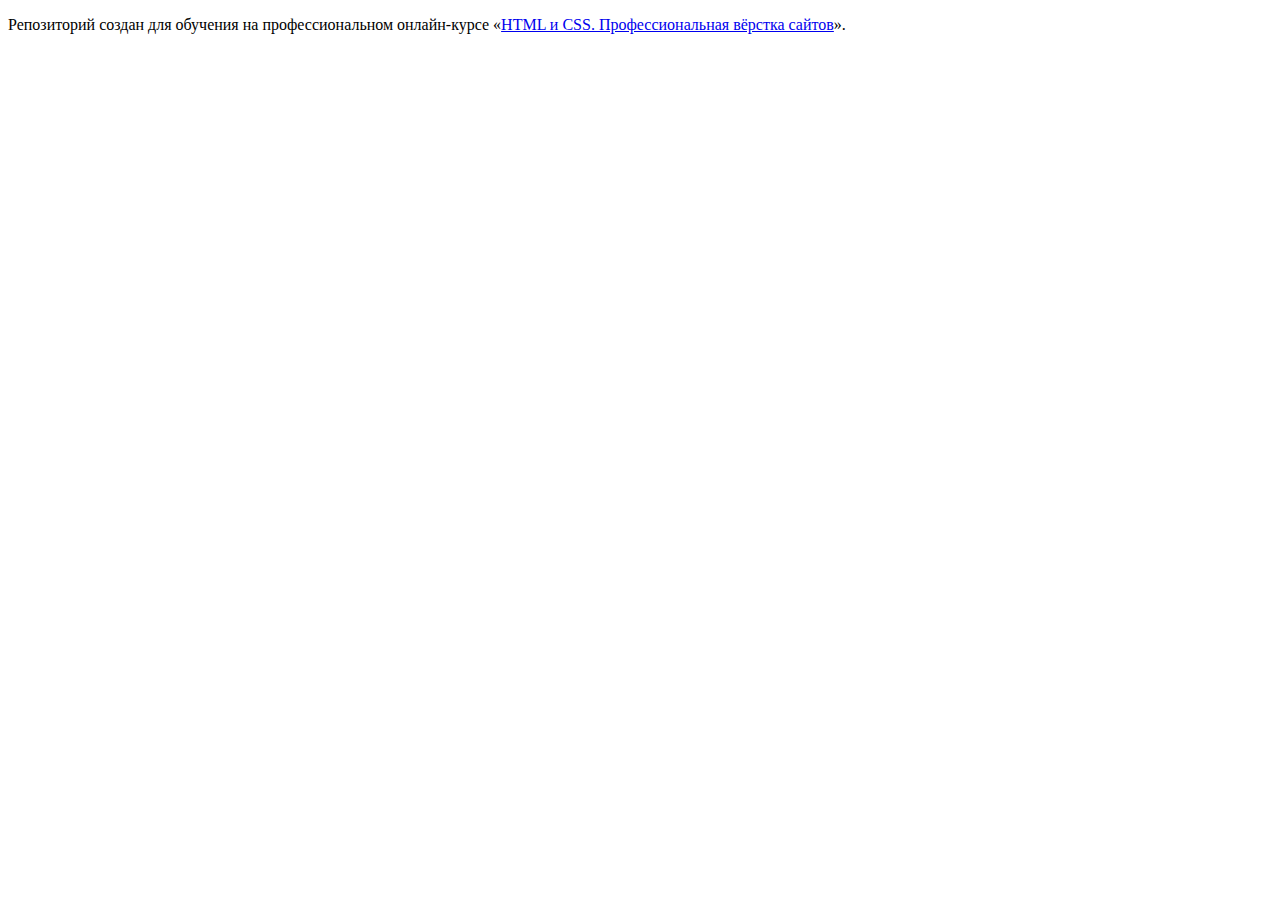
==== index.html @ fc127486 ":hatching_chick:" ====
<!DOCTYPE html>
<html lang="ru">
  <head>
    <meta charset="utf-8">
    <title>HTML Academy: Глейси</title>
  </head>
  <body>

    <p>Репозиторий создан для обучения на профессиональном онлайн‑курсе «<a href="https://htmlacademy.ru/intensive/htmlcss">HTML и CSS. Профессиональная вёрстка сайтов</a>».</p>

  </body>
</html>
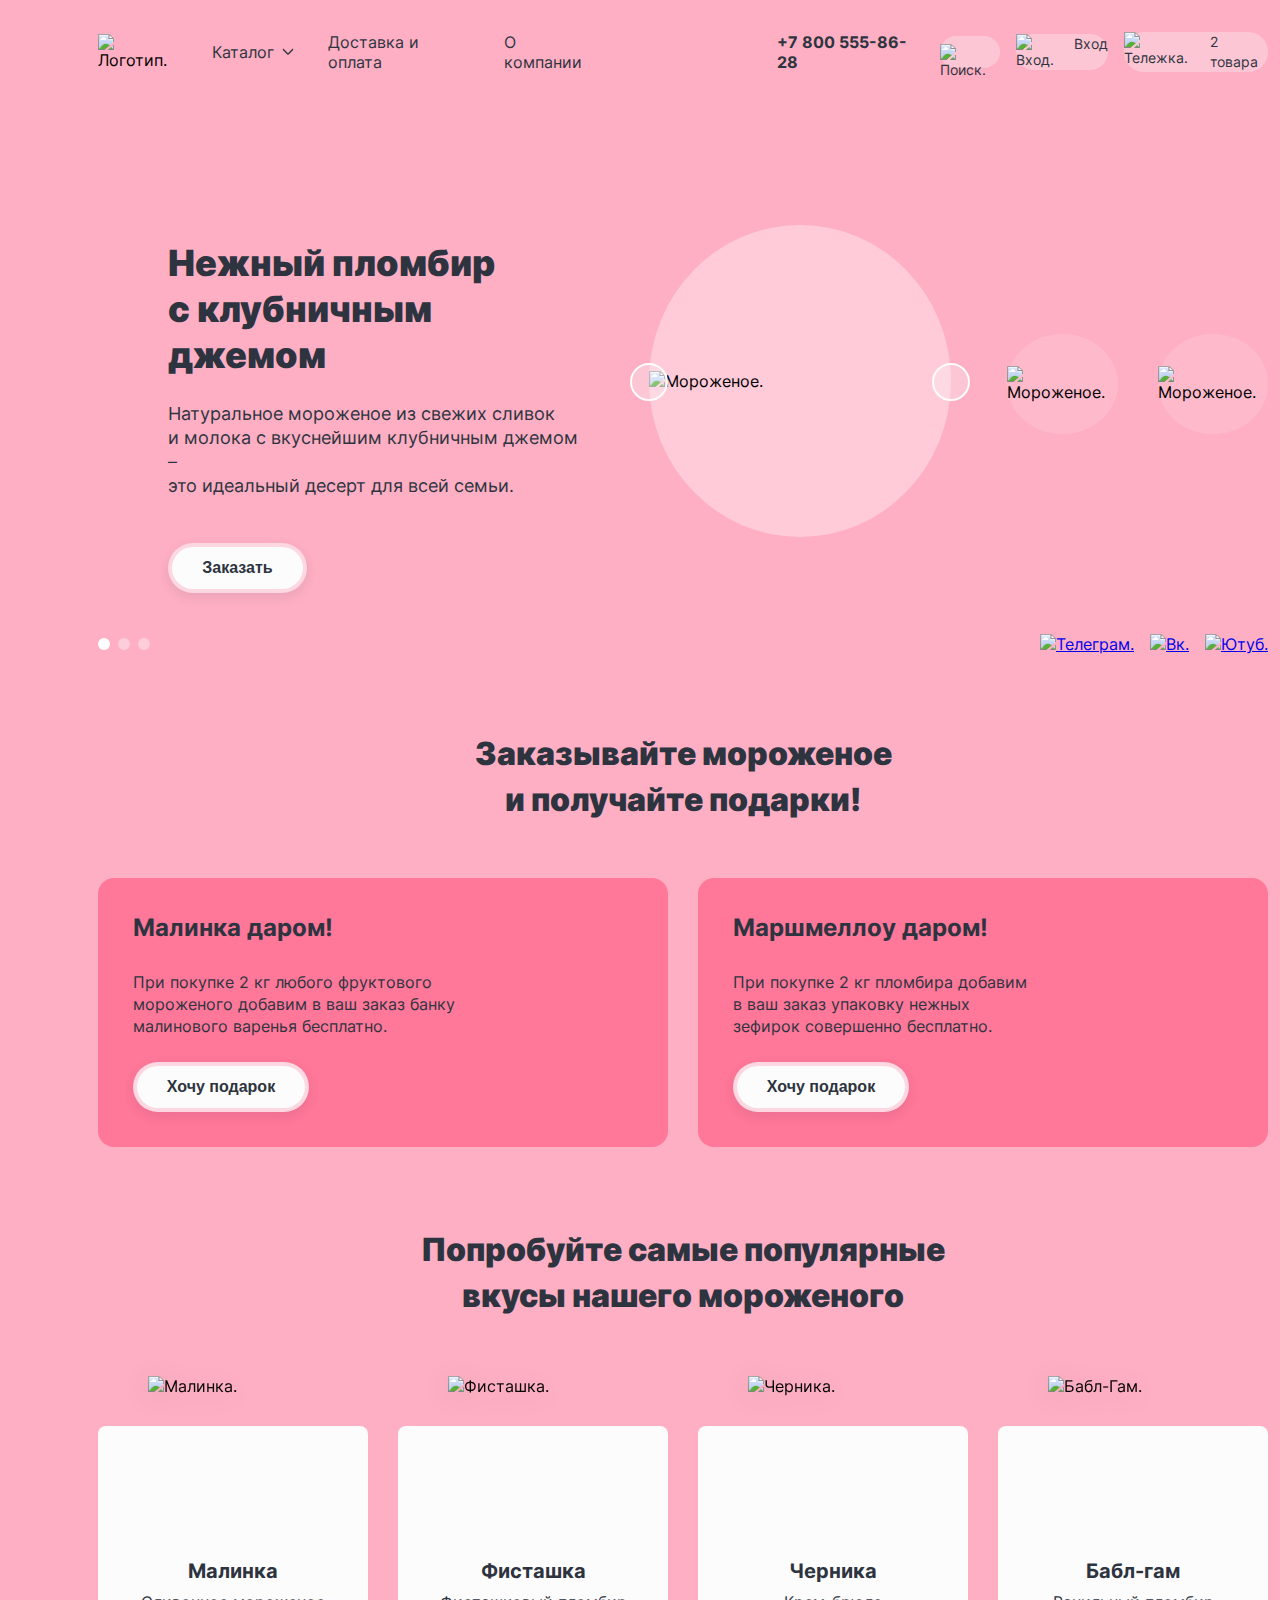
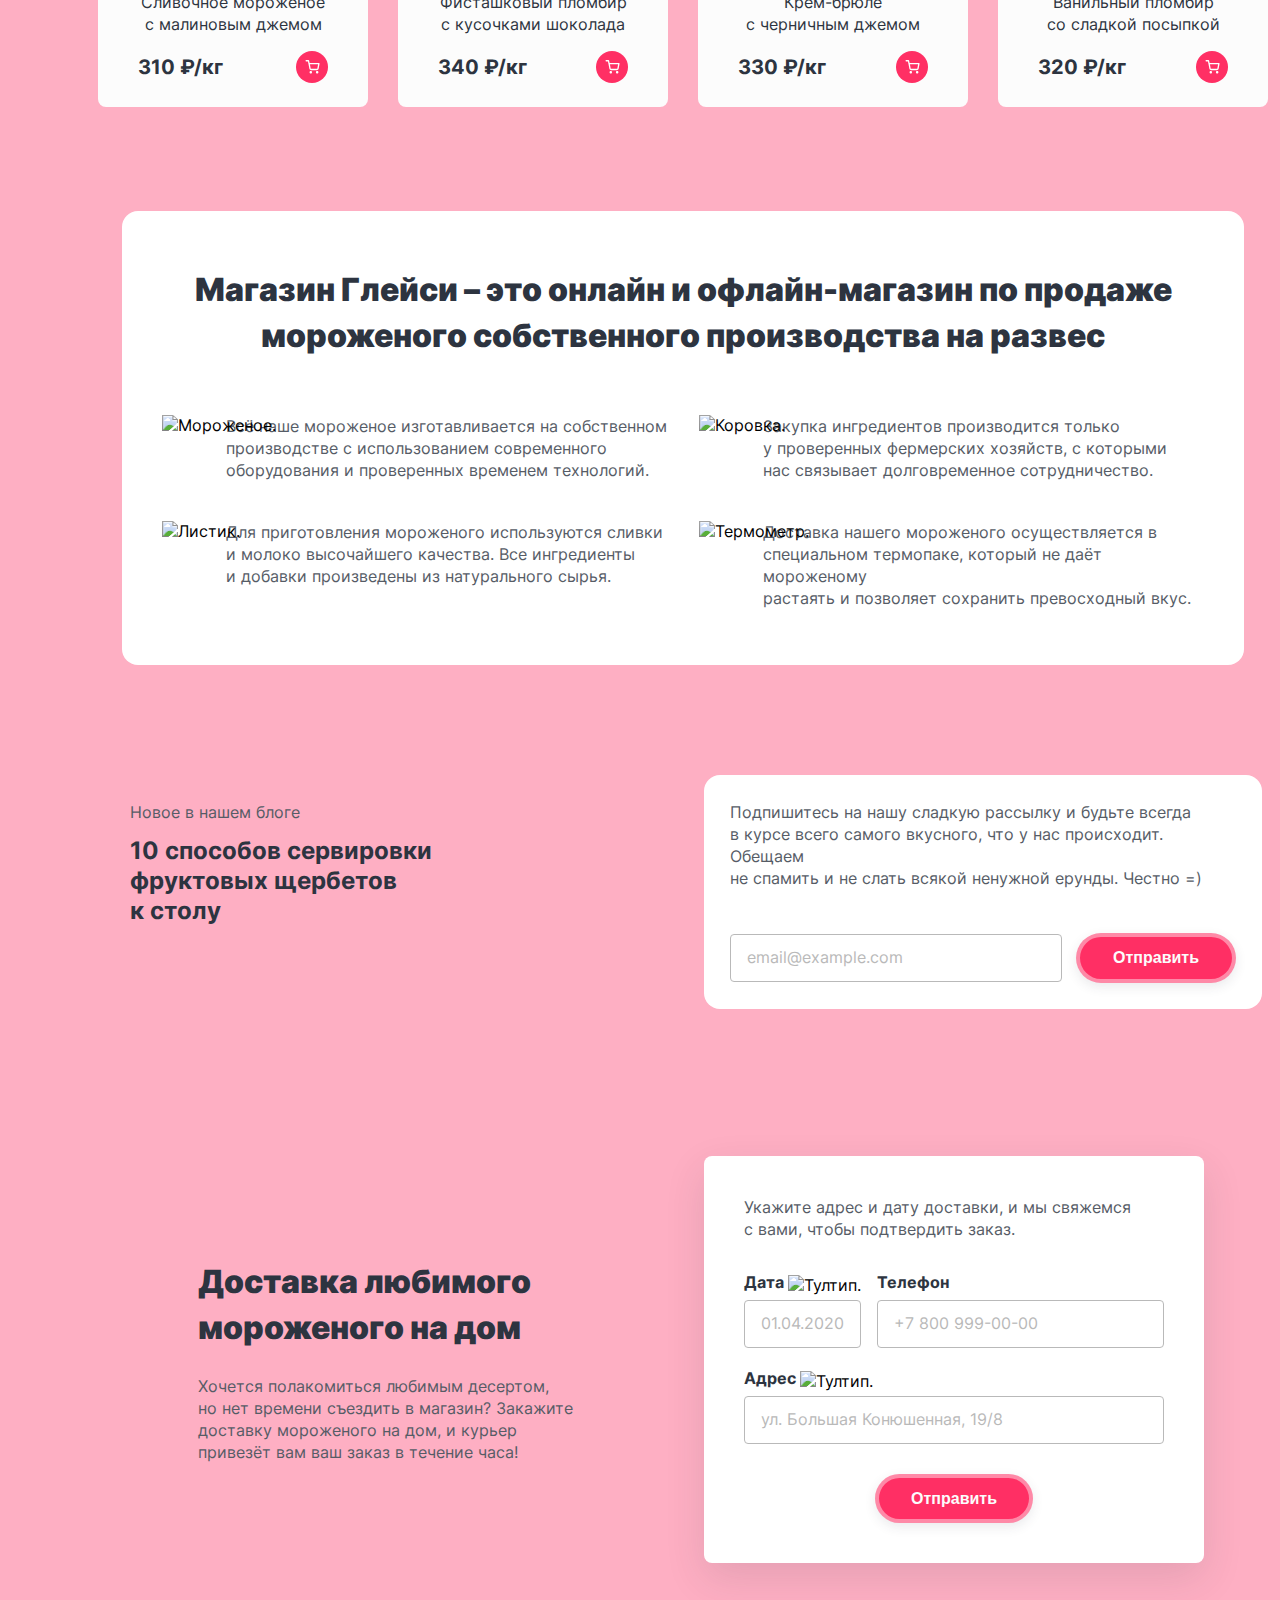
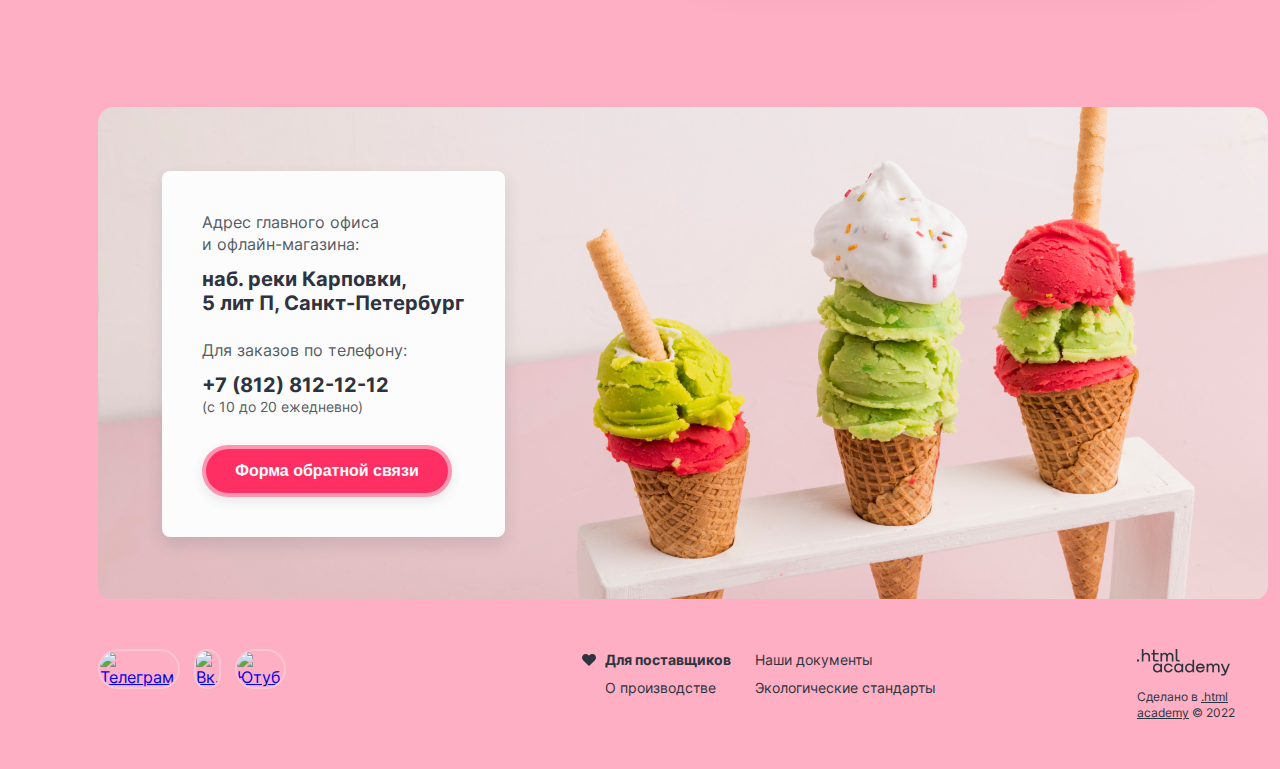
==== commit 7c6e6c2b: "main page" ====
--- a/index.html
+++ b/index.html
@@ -1,12 +1,328 @@
 <!DOCTYPE html>
 <html lang="ru">
+
   <head>
-    <meta charset="utf-8">
-    <title>HTML Academy: Глейси</title>
+    <meta charset="UTF-8">
+    <meta http-equiv="X-UA-Compatible" content="IE=edge">
+    <meta name="viewport" content="width=device-width, initial-scale=1.0">
+    <link rel="stylesheet" href="style.css">
+    <title>GllacyShop</title>
   </head>
-  <body>
 
-    <p>Репозиторий создан для обучения на профессиональном онлайн‑курсе «<a href="https://htmlacademy.ru/intensive/htmlcss">HTML и CSS. Профессиональная вёрстка сайтов</a>».</p>
+  <body class="body-main" id="body-color">
+    <div class="container">
+      <header class="header-main">
+        <nav class="navigation">
+          <ul class="navigation-list">
+            <li class="navigation-item">
+              <img src="images/logo.svg" alt="Логотип." width="138" height="56" class="logo-img">
+            </li>
+            <li class="navigation-item">
+              <a href="#">Каталог</a>
+              <svg width="12" height="7" viewBox="0 0 12 7" fill="none" xmlns="http://www.w3.org/2000/svg">
+                <path fill-rule="evenodd" clip-rule="evenodd"
+                  d="M1.80812 1.0532C1.54777 0.792853 1.12566 0.792853 0.865306 1.0532C0.604957 1.31355 0.604957 1.73566 0.865306 1.99601L5.52565 6.65636C5.52771 6.65847 5.52979 6.66058 5.53189 6.66268C5.66259 6.79337 5.83404 6.85846 6.00534 6.85794C6.1753 6.85744 6.34511 6.79236 6.47478 6.66268C6.47687 6.66059 6.47894 6.6585 6.48099 6.65639L11.1414 1.99601C11.4017 1.73566 11.4017 1.31355 11.1414 1.0532C10.881 0.792853 10.4589 0.792853 10.1986 1.0532L6.00334 5.24842L1.80812 1.0532Z"
+                  fill="#2D3440" />
+              </svg>
+            </li>
+            <li class="navigation-item"><a href="#">Доставка и оплата</a></li>
+            <li class="navigation-item"><a href="#">О компании</a></li>
+          </ul>
+          <ul class="navigation-user">
+            <li class="navigation-user-item nav-phone">
+              <a href="#">+7 800 555-86-28</a>
+            </li>
+            <li class="navigation-user-item nav-search">
+              <a href="#"><img src="images/loopa.svg" alt="Поиск."></a>
+            </li>
+            <li class="navigation-user-item nav-join">
+              <a href="#">
+                <img src="images/join.svg" alt="Вход." style="margin-right: 6px;">
+                <span>Вход</span>
+              </a>
+            </li>
+            <li class="navigation-user-item nav-shop">
+              <a href="#">
+                <img src="images/telejka.svg" alt="Тележка." style="margin-right: 8px;">
+                <span>2 товара</span>
+              </a>
+            </li>
+          </ul>
+        </nav>
+      </header>
+      <main class="main-page">
+        <section class="presentation">
+          <div class="presentation-content">
+            <div class="presentation-desk">
+              <h1>Нежный пломбир<br>
+                с клубничным джемом</h1>
+              <p>Натуральное мороженое из свежих сливок<br>
+                и молока с вкуснейшим клубничным джемом –<br>
+                это идеальный десерт для всей семьи. </p>
+              <button type="button">Заказать</button>
+            </div>
+            <div class="icecream-types">
+              <div class="current-icecream" id="circle-ice">
+                <img src="images/icecream-red.png" alt="Мороженое.">
+                <button class="toggle-left" id="left-color" onclick="colorSwitchLeft()">
+                </button>
+                <button class="toggle-right" id="right-color" onclick="colorSwitchRight()"></button>
+              </div>
+              <div class="blue-icecream">
+                <img src="images/icecream-blue-lil.png" alt="Мороженое.">
+              </div>
+              <div class="yellow-icecream">
+                <img src="images/icecream-yellow-lil.png" alt="Мороженое.">
+              </div>
+            </div>
+          </div>
+          <div class="social-block">
+            <div class="bullets">
+              <ul class="bullets-list">
+                <li class="bullets-item bullets-item-current"></li>
+                <li class="bullets-item"></li>
+                <li class="bullets-item"></li>
+              </ul>
+            </div>
+            <ul class="social-list">
+              <li class="social-item">
+                <a href="#"><img src="images/telegram.svg" alt="Телеграм."></a>
+              </li>
+              <li class="social-item">
+                <a href="#"><img src="images/vk.svg" alt="Вк."></a>
+              </li>
+              <li class="social-item">
+                <a href="#"><img src="images/youtube.svg" alt="Ютуб."></a>
+              </li>
+            </ul>
+          </div>
+        </section>
+        <section class="stocks">
+          <h2>Заказывайте мороженое<br>
+            и получайте подарки!
+          </h2>
+          <div class="gift-cards">
+            <div class="gift-raspberry">
+              <h3 class="gift-heading">Малинка даром!</h3>
+              <p class="gift-paragraph">
+                При покупке 2 кг любого фруктового<br>
+                мороженого добавим в ваш заказ банку<br>
+                малинового варенья бесплатно.
+              </p>
+              <button class="add-gift">Хочу подарок</button>
+            </div>
+            <div class="gift-marshmallow">
+              <h3 class="gift-heading">Маршмеллоу даром!</h3>
+              <p class="gift-paragraph">
+                При покупке 2 кг пломбира добавим<br>
+                в ваш заказ упаковку нежных<br>
+                зефирок совершенно бесплатно.
+              </p>
+              <button class="add-gift">Хочу подарок</button>
+            </div>
+          </div>
+        </section>
+        <section class="popular-tastes">
+          <h2>Попробуйте самые популярные<br>
+            вкусы нашего мороженого</h2>
+          <ul class="tastes-list">
+            <li class="tastes-item">
+              <img src="images/t-raspberry.png" class="ice-view" alt="Малинка.">
+              <h3>Малинка</h3>
+              <p>Сливочное мороженое<br>с малиновым джемом</p>
+              <div class="price-items">
+                <span class="price-weight">310 ₽/кг</span>
+                <button class="price-item-button">
+                  <svg width="15" height="14" viewBox="0 0 15 14" fill="none" xmlns="http://www.w3.org/2000/svg">
+                    <path fill-rule="evenodd" clip-rule="evenodd"
+                      d="M1.16667 0.107941C0.798477 0.107941 0.5 0.406418 0.5 0.774607C0.5 1.1428 0.798477 1.44127 1.16667 1.44127H2.93794L3.40537 3.77666C3.40821 3.79461 3.41176 3.81232 3.416 3.82976L4.38338 8.66309L4.3835 8.66365C4.46706 9.08366 4.69562 9.46093 5.02921 9.72948C5.36111 9.99666 5.77595 10.1393 6.20183 10.1328H11.8225C12.2484 10.1393 12.6633 9.99666 12.9952 9.72948C13.3289 9.46081 13.5575 9.08332 13.641 8.66309L13.641 8.6631L13.642 8.6581L14.5691 3.79666C14.6063 3.60149 14.5545 3.39989 14.4279 3.24681C14.3012 3.09372 14.1129 3.00511 13.9142 3.00511H4.61072L4.1381 0.643769C4.07574 0.332198 3.80215 0.107941 3.4844 0.107941H1.16667ZM5.69098 8.40238L4.87759 4.33844H13.1084L12.3328 8.4053C12.31 8.51782 12.2485 8.61884 12.1591 8.69085C12.0691 8.76329 11.9565 8.80177 11.841 8.79956L11.841 8.79943H11.8282H6.19614V8.79931L6.18337 8.79956C6.06787 8.80177 5.95528 8.76329 5.8653 8.69085C5.77531 8.61842 5.71368 8.51664 5.69117 8.40334L5.69098 8.40238ZM4.55739 12.3634C4.55739 11.6754 5.1151 11.1177 5.80307 11.1177C6.49105 11.1177 7.04876 11.6754 7.04876 12.3634C7.04876 13.0513 6.49105 13.6091 5.80307 13.6091C5.1151 13.6091 4.55739 13.0513 4.55739 12.3634ZM10.9307 12.3634C10.9307 11.6754 11.4884 11.1177 12.1764 11.1177C12.8644 11.1177 13.4221 11.6754 13.4221 12.3634C13.4221 13.0513 12.8644 13.6091 12.1764 13.6091C11.4884 13.6091 10.9307 13.0513 10.9307 12.3634Z"
+                      fill="#2D3440" />
+                  </svg>
+                </button>
+              </div>
+            </li>
+            <li class="tastes-item">
+              <img src="images/t-pistachio.png" class="ice-view" alt="Фисташка.">
+              <h3>Фисташка</h3>
+              <p>Фисташковый пломбир<br>с кусочками шоколада</p>
+              <div class="price-items">
+                <span class="price-weight">340 ₽/кг</span>
+                <button class="price-item-button">
+                  <svg width="15" height="14" viewBox="0 0 15 14" fill="none" xmlns="http://www.w3.org/2000/svg">
+                    <path fill-rule="evenodd" clip-rule="evenodd"
+                      d="M1.16667 0.107941C0.798477 0.107941 0.5 0.406418 0.5 0.774607C0.5 1.1428 0.798477 1.44127 1.16667 1.44127H2.93794L3.40537 3.77666C3.40821 3.79461 3.41176 3.81232 3.416 3.82976L4.38338 8.66309L4.3835 8.66365C4.46706 9.08366 4.69562 9.46093 5.02921 9.72948C5.36111 9.99666 5.77595 10.1393 6.20183 10.1328H11.8225C12.2484 10.1393 12.6633 9.99666 12.9952 9.72948C13.3289 9.46081 13.5575 9.08332 13.641 8.66309L13.641 8.6631L13.642 8.6581L14.5691 3.79666C14.6063 3.60149 14.5545 3.39989 14.4279 3.24681C14.3012 3.09372 14.1129 3.00511 13.9142 3.00511H4.61072L4.1381 0.643769C4.07574 0.332198 3.80215 0.107941 3.4844 0.107941H1.16667ZM5.69098 8.40238L4.87759 4.33844H13.1084L12.3328 8.4053C12.31 8.51782 12.2485 8.61884 12.1591 8.69085C12.0691 8.76329 11.9565 8.80177 11.841 8.79956L11.841 8.79943H11.8282H6.19614V8.79931L6.18337 8.79956C6.06787 8.80177 5.95528 8.76329 5.8653 8.69085C5.77531 8.61842 5.71368 8.51664 5.69117 8.40334L5.69098 8.40238ZM4.55739 12.3634C4.55739 11.6754 5.1151 11.1177 5.80307 11.1177C6.49105 11.1177 7.04876 11.6754 7.04876 12.3634C7.04876 13.0513 6.49105 13.6091 5.80307 13.6091C5.1151 13.6091 4.55739 13.0513 4.55739 12.3634ZM10.9307 12.3634C10.9307 11.6754 11.4884 11.1177 12.1764 11.1177C12.8644 11.1177 13.4221 11.6754 13.4221 12.3634C13.4221 13.0513 12.8644 13.6091 12.1764 13.6091C11.4884 13.6091 10.9307 13.0513 10.9307 12.3634Z"
+                      fill="#2D3440" />
+                  </svg>
+                </button>
+              </div>
+            </li>
+            <li class="tastes-item">
+              <img src="images/t-blueberries.png" class="ice-view" alt="Черника.">
+              <h3>Черника</h3>
+              <p>Крем-брюле<br>с черничным джемом</p>
+              <div class="price-items">
+                <span class="price-weight">330 ₽/кг</span>
+                <button class="price-item-button">
+                  <svg width="15" height="14" viewBox="0 0 15 14" fill="none" xmlns="http://www.w3.org/2000/svg">
+                    <path fill-rule="evenodd" clip-rule="evenodd"
+                      d="M1.16667 0.107941C0.798477 0.107941 0.5 0.406418 0.5 0.774607C0.5 1.1428 0.798477 1.44127 1.16667 1.44127H2.93794L3.40537 3.77666C3.40821 3.79461 3.41176 3.81232 3.416 3.82976L4.38338 8.66309L4.3835 8.66365C4.46706 9.08366 4.69562 9.46093 5.02921 9.72948C5.36111 9.99666 5.77595 10.1393 6.20183 10.1328H11.8225C12.2484 10.1393 12.6633 9.99666 12.9952 9.72948C13.3289 9.46081 13.5575 9.08332 13.641 8.66309L13.641 8.6631L13.642 8.6581L14.5691 3.79666C14.6063 3.60149 14.5545 3.39989 14.4279 3.24681C14.3012 3.09372 14.1129 3.00511 13.9142 3.00511H4.61072L4.1381 0.643769C4.07574 0.332198 3.80215 0.107941 3.4844 0.107941H1.16667ZM5.69098 8.40238L4.87759 4.33844H13.1084L12.3328 8.4053C12.31 8.51782 12.2485 8.61884 12.1591 8.69085C12.0691 8.76329 11.9565 8.80177 11.841 8.79956L11.841 8.79943H11.8282H6.19614V8.79931L6.18337 8.79956C6.06787 8.80177 5.95528 8.76329 5.8653 8.69085C5.77531 8.61842 5.71368 8.51664 5.69117 8.40334L5.69098 8.40238ZM4.55739 12.3634C4.55739 11.6754 5.1151 11.1177 5.80307 11.1177C6.49105 11.1177 7.04876 11.6754 7.04876 12.3634C7.04876 13.0513 6.49105 13.6091 5.80307 13.6091C5.1151 13.6091 4.55739 13.0513 4.55739 12.3634ZM10.9307 12.3634C10.9307 11.6754 11.4884 11.1177 12.1764 11.1177C12.8644 11.1177 13.4221 11.6754 13.4221 12.3634C13.4221 13.0513 12.8644 13.6091 12.1764 13.6091C11.4884 13.6091 10.9307 13.0513 10.9307 12.3634Z"
+                      fill="#2D3440" />
+                  </svg>
+                </button>
+              </div>
+            </li>
+            <li class="tastes-item">
+              <img src="images/t-bubblegum.png" class="ice-view" alt="Бабл-Гам.">
+              <h3>Бабл-гам</h3>
+              <p>Ванильный пломбир<br>со сладкой посыпкой</p>
+              <div class="price-items">
+                <span class="price-weight">320 ₽/кг</span>
+                <button class="price-item-button">
+                  <svg width="15" height="14" viewBox="0 0 15 14" fill="none" xmlns="http://www.w3.org/2000/svg">
+                    <path fill-rule="evenodd" clip-rule="evenodd"
+                      d="M1.16667 0.107941C0.798477 0.107941 0.5 0.406418 0.5 0.774607C0.5 1.1428 0.798477 1.44127 1.16667 1.44127H2.93794L3.40537 3.77666C3.40821 3.79461 3.41176 3.81232 3.416 3.82976L4.38338 8.66309L4.3835 8.66365C4.46706 9.08366 4.69562 9.46093 5.02921 9.72948C5.36111 9.99666 5.77595 10.1393 6.20183 10.1328H11.8225C12.2484 10.1393 12.6633 9.99666 12.9952 9.72948C13.3289 9.46081 13.5575 9.08332 13.641 8.66309L13.641 8.6631L13.642 8.6581L14.5691 3.79666C14.6063 3.60149 14.5545 3.39989 14.4279 3.24681C14.3012 3.09372 14.1129 3.00511 13.9142 3.00511H4.61072L4.1381 0.643769C4.07574 0.332198 3.80215 0.107941 3.4844 0.107941H1.16667ZM5.69098 8.40238L4.87759 4.33844H13.1084L12.3328 8.4053C12.31 8.51782 12.2485 8.61884 12.1591 8.69085C12.0691 8.76329 11.9565 8.80177 11.841 8.79956L11.841 8.79943H11.8282H6.19614V8.79931L6.18337 8.79956C6.06787 8.80177 5.95528 8.76329 5.8653 8.69085C5.77531 8.61842 5.71368 8.51664 5.69117 8.40334L5.69098 8.40238ZM4.55739 12.3634C4.55739 11.6754 5.1151 11.1177 5.80307 11.1177C6.49105 11.1177 7.04876 11.6754 7.04876 12.3634C7.04876 13.0513 6.49105 13.6091 5.80307 13.6091C5.1151 13.6091 4.55739 13.0513 4.55739 12.3634ZM10.9307 12.3634C10.9307 11.6754 11.4884 11.1177 12.1764 11.1177C12.8644 11.1177 13.4221 11.6754 13.4221 12.3634C13.4221 13.0513 12.8644 13.6091 12.1764 13.6091C11.4884 13.6091 10.9307 13.0513 10.9307 12.3634Z"
+                      fill="#2D3440" />
+                  </svg>
+                </button>
+              </div>
+            </li>
+          </ul>
+        </section>
+        <section class="describing">
+          <div class="describing-block">
+            <h2>Магазин Глейси – это онлайн и офлайн-магазин по продаже<br>
+              мороженого собственного производства на развес</h2>
+            <ul class="describe-list">
+              <li class="describe-item ice-desk">
+                <img src="images/mini-ice.svg" alt="Мороженое.">
+                <p>Всё наше мороженое изготавливается на собственном<br>
+                  производстве с использованием современного<br>
+                  оборудования и проверенных временем технологий.</p>
+              </li>
+              <li class="describe-item cow-desk">
+                <img src="images/mini-cow.svg" alt="Коровка.">
+                <p>Закупка ингредиентов производится только<br>
+                  у проверенных фермерских хозяйств, с которыми<br>
+                  нас связывает долговременное сотрудничество.</p>
+              </li>
+              <li class="describe-item ice-desk">
+                <img src="images/mini-leaf.svg" alt="Листик.">
+                <p>Для приготовления мороженого используются сливки<br>
+                  и молоко высочайшего качества. Все ингредиенты<br>
+                  и добавки произведены из натурального сырья.</p>
+              </li>
+              <li class="describe-item ice-desk">
+                <img src="images/mini-term.svg" alt="Термометр.">
+                <p>Доставка нашего мороженого осуществляется в<br>
+                  специальном термопаке, который не даёт мороженому<br>
+                  растаять и позволяет сохранить превосходный вкус.</p>
+              </li>
+            </ul>
+          </div>
+        </section>
+        <aside class="blog-mailing">
+          <div class="blog">
+            <p>Новое в нашем блоге</p>
+            <h3>
+              10 способов сервировки<br>
+              фруктовых щербетов<br>
+              к столу
+            </h3>
+          </div>
+          <div class="mailing">
+            <div class="mailing-content">
+              <p>
+                Подпишитесь на нашу сладкую рассылку и будьте всегда<br>
+                в курсе всего самого вкусного, что у нас происходит. Обещаем<br>
+                не спамить и не слать всякой ненужной ерунды. Честно =)
+              </p>
+              <form action="https://echo.htmlacademy.ru" method="post" class="mailing-form">
+                <label>
+                  <input type="email" required name="email" placeholder="email@example.com">
+                </label>
+                <button class="submit-mailing" type="submit">Отправить</button>
+              </form>
+            </div>
+          </div>
+        </aside>
+        <section class="ice-delivery">
+          <div class="desk-delivery">
+            <h2 class="delivery-title">Доставка любимого<br>мороженого на дом</h2>
+            <p class="delivery-info">
+              Хочется полакомиться любимым десертом,<br>
+              но нет времени съездить в магазин? Закажите<br>
+              доставку мороженого на дом, и курьер<br>
+              привезёт вам ваш заказ в течение часа!
+            </p>
+          </div>
+          <form action="https://echo.htmlacademy.ru" method="post" class="delivery-form">
+            <p class="delivery-info">Укажите адрес и дату доставки, и мы свяжемся<br>
+              с вами, чтобы подтвердить заказ.</p>
+            <div class="field-block">
+              <p class="field-group">
+                <img src="images/tooltip.svg" alt="Тултип." class="tooltip-1">
+                <label for="delivery-date">Дата</label>
+                <input type="text" id="delivery-date" name="delivery-date" placeholder="01.04.2020" required>
+              </p>
+              <p class="field-group">
+                <label for="delivery-phone">Телефон</label>
+                <input type="text" id="delivery-phone" name="delivery-phone" placeholder="+7 800 999-00-00" required>
+              </p>
+              <p class="field-group field-group-address">
+                <img src="images/tooltip.svg" alt="Тултип." class="tooltip-2">
+                <label for="delivery-address">Адрес</label>
+                <input type="text" id="delivery-address" name="delivery-address"
+                  placeholder="ул. Большая Конюшенная, 19/8" required>
+              </p>
+              <button type="submit" class="delivery-button">Отправить</button>
+            </div>
+          </form>
+        </section>
+        <div class="contacts">
+          <div class="contacts-container">
+            <div class="address-block">
+              <p class="contacts-navigation">Адрес главного офиса<br>и офлайн-магазина:</p>
+              <address class="contacts-address">наб. реки Карповки,<br>
+                5 лит П, Санкт-Петербург</address>
+            </div>
+            <div class="phone-block">
+              <p class="contacts-navigation">Для заказов по телефону:</p>
+              <address class="contacts-address">
+                <a href="#">+7 (812) 812-12-12</a>
+              </address>
+              <p class="contacts-navigation contacts-time">(с 10 до 20 ежедневно)</p>
+            </div>
+            <button class="appointment-button" type="button">Форма обратной связи</button>
+          </div>
+        </div>
+      </main>
+      <footer class="main-footer">
+        <div class="footer-container">
+          <ul class="social-menu-list">
+            <li class="social-menu-item">
+              <a href="#"><img src="images/telegram.svg" alt="Телеграм." class="social-ico"></a>
+            </li>
+            <li class="social-menu-item">
+              <a href="#"><img src="images/vk.svg" alt="Вк." class="social-ico"></a>
+            </li>
+            <li class="social-menu-item">
+              <a href="#"><img src="images/youtube.svg" alt="Ютуб." class="social-ico"></a>
+            </li>
+          </ul>
+          <ul class="menu-list">
+            <li class="menu-item menu-current"><a href="#">Для поставщиков</a></li>
+            <li class="menu-item"><a href="#">Наши документы</a></li>
+            <li class="menu-item"><a href="#">О производстве</a></li>
+            <li class="menu-item"><a href="#">Экологические стандарты</a></li>
+          </ul>
+          <div class="academy-block">
+            <a href="#"><img src="images/logo_htmlacademy.svg" alt="htmlacademy."></a>
+            <p class="date-text">Сделано в <span>.html academy</span> © 2022</p>
+          </div>
+        </div>
+      </footer>
+    </div>
+    <script src="script.js"></script>
+  </body>
 
-  </body>
 </html>
--- a/style.css
+++ b/style.css
@@ -0,0 +1,867 @@
+@font-face {
+  font-family: 'Inter';
+  font-style: normal;
+  font-weight: 400;
+  src: url(../fonts/inter-400.woff2);
+  font-display: swap;
+}
+
+@font-face {
+  font-family: 'Inter';
+  font-style: normal;
+  font-weight: 700;
+  src: url(../fonts/inter-700.woff2);
+  font-display: swap;
+}
+
+@font-face {
+  font-family: 'Inter';
+  font-style: normal;
+  font-weight: 900;
+  src: url(../fonts/inter-900.woff2);
+  font-display: swap;
+}
+
+html {
+  box-sizing: border-box;
+}
+
+*,
+*::before,
+*::after {
+  box-sizing: inherit;
+}
+
+body {
+  margin: 0;
+  font-family: 'Inter', sans-serif;
+  font-weight: 400;
+}
+
+.body-main {
+  background-color: #FEAFC3;
+}
+
+.container {
+  max-width: 1366px;
+  min-width: 1366px;
+  margin: 0 auto;
+  padding: 0 98px;
+}
+
+.header-main {
+  min-height: 104px;
+  display: flex;
+  align-items: center;
+}
+
+.navigation {
+  display: flex;
+  align-items: center;
+}
+
+.navigation-list {
+  display: flex;
+  list-style: none;
+  padding: 0;
+  margin: 0;
+  align-items: center;
+  margin-right: 82px;
+}
+
+.navigation-item:not(:first-child) {
+  padding: 8px 16px 8px 16px;
+}
+
+.navigation-item:nth-child(2) {
+  margin-left: 16px;
+  padding: 8px 38px 8px 16px;
+  position: relative;
+}
+
+.navigation-item:nth-child(2) svg {
+  position: absolute;
+  right: 18px;
+  top: 14px;
+}
+
+.navigation-list a {
+  text-decoration: none;
+  font-weight: 400;
+  font-size: 16px;
+  line-height: 20px;
+  color: #2D3440;
+}
+
+.navigation-user {
+  margin: 0;
+  margin-left: 84px;
+  display: flex;
+  padding: 0;
+  list-style: none;
+  align-items: center;
+}
+
+.navigation-user a {
+  text-decoration: none;
+  font-weight: 400;
+  font-size: 14px;
+  line-height: 20px;
+  color: #2D3440;
+}
+
+.nav-phone a {
+  font-weight: 700;
+  font-size: 16px;
+  line-height: 20px;
+}
+
+.navigation-user-item:not(:last-child) {
+  margin-right: 16px;
+}
+
+.nav-search a {
+  height: 16px;
+}
+
+.nav-search {
+  display: flex;
+  align-items: center;
+  justify-content: center;
+  min-width: 32px;
+  min-height: 32px;
+  background: rgba(252, 252, 252, 0.3);
+  border-radius: 27px;
+}
+
+.nav-join {
+  display: flex;
+  align-items: center;
+  justify-content: center;
+  min-width: 88px;
+  min-height: 32px;
+  background: rgba(252, 252, 252, 0.3);
+  border-radius: 30px;
+}
+
+.nav-join a {
+  display: flex;
+}
+
+.nav-shop {
+  display: flex;
+  align-items: center;
+  justify-content: center;
+  min-width: 115px;
+  min-height: 32px;
+  background: rgba(252, 252, 252, 0.3);
+  border-radius: 30px;
+}
+
+.presentation-content {
+  display: flex;
+}
+
+.presentation {
+  margin-bottom: 77px;
+}
+
+.nav-shop a {
+  display: flex;
+}
+
+.presentation-desk {
+  margin-top: 136px;
+  margin-left: 70px;
+}
+
+.presentation-desk h1 {
+  margin: 0;
+  font-weight: 900;
+  font-size: 36px;
+  line-height: 46px;
+  color: #2D3440;
+}
+
+.presentation-desk p {
+  font-weight: 400;
+  font-size: 18px;
+  line-height: 24px;
+  color: #2D3440;
+  margin: 0;
+  margin-top: 24px;
+}
+
+.presentation-desk button {
+  font-weight: 700;
+  font-size: 16px;
+  line-height: 20px;
+  color: #2D3440;
+  width: 139px;
+  height: 50px;
+  background: #FCFCFC;
+  border: 4px solid rgba(254, 175, 195, 0.476);
+  box-shadow: 0 4px 12px rgba(45, 52, 64, 0.1);
+  border-radius: 26px;
+  margin-top: 45px;
+  cursor: pointer;
+}
+
+.icecream-types {
+  display: flex;
+}
+
+.current-icecream {
+  display: flex;
+  align-items: center;
+  width: 312px;
+  height: 312px;
+  background: #FFCBD8;
+  border-radius: 50%;
+  margin: 121px 56px 97px 62px;
+  position: relative;
+}
+
+.toggle-left {
+  position: absolute;
+  width: 38px;
+  height: 38px;
+  background: rgba(252, 252, 252, 0.3);
+  border: 2px solid #FCFCFC;
+  border-radius: 26px;
+  top: 138px;
+  left: -19px;
+  background-image: url(../images/toggle-icecream.svg);
+  background-position: 12px 11px;
+  background-repeat: no-repeat;
+  cursor: pointer;
+}
+
+.toggle-right {
+  position: absolute;
+  width: 38px;
+  height: 38px;
+  background: rgba(252, 252, 252, 0.3);
+  border: 2px solid #FCFCFC;
+  border-radius: 26px;
+  top: 138px;
+  right: -19px;
+  background-image: url(../images/toggle-icecream.svg);
+  background-position: 12px 11px;
+  background-repeat: no-repeat;
+  transform: rotate(180deg);
+  cursor: pointer;
+}
+
+
+.bullets-list {
+  list-style: none;
+  display: flex;
+  padding: 0;
+  margin: 0;
+}
+
+.bullets-item {
+  width: 12px;
+  height: 12px;
+  background: rgba(252, 252, 252, 0.4);
+  border-radius: 100px;
+  margin-right: 8px;
+}
+
+.bullets-item-current {
+  background: rgba(252, 252, 252, 1);
+}
+
+
+.blue-icecream {
+  min-width: 100px;
+  height: 100px;
+  background: rgba(255, 203, 216, 0.4);
+  border-radius: 50%;
+  display: flex;
+  justify-content: center;
+  align-items: center;
+  margin-top: 230px;
+}
+
+.yellow-icecream {
+  min-width: 100px;
+  height: 100px;
+  background: rgba(255, 203, 216, 0.4);
+  border-radius: 50%;
+  display: flex;
+  justify-content: center;
+  align-items: center;
+  margin-left: 40px;
+  margin-top: 230px;
+}
+
+.social-block {
+  display: flex;
+  justify-content: space-between;
+  align-items: center;
+}
+
+.social-list {
+  list-style: none;
+  padding: 0;
+  margin: 0;
+  display: flex;
+}
+
+.social-item {
+  margin-left: 16px;
+}
+
+.stocks h2 {
+  font-weight: 900;
+  font-size: 32px;
+  line-height: 46px;
+  color: #2D3440;
+  margin: 0;
+  text-align: center;
+}
+
+.gift-heading {
+  font-weight: 700;
+  font-size: 24px;
+  line-height: 30px;
+  color: #2D3440;
+  margin: 0;
+}
+
+.gift-paragraph {
+  font-weight: 400;
+  font-size: 16px;
+  line-height: 22px;
+  color: #2D3440;
+  margin: 0;
+  margin-top: 28px;
+}
+
+.add-gift {
+  font-weight: 700;
+  font-size: 16px;
+  line-height: 20px;
+  color: #2D3440;
+  width: 176px;
+  height: 50px;
+  background: #FCFCFC;
+  border: 4px solid rgba(254, 175, 195, 0.476);
+  box-shadow: 0 4px 12px rgba(45, 52, 64, 0.1);
+  border-radius: 26px;
+  margin-top: 25px;
+  cursor: pointer;
+}
+
+.gift-cards {
+  display: flex;
+  margin-top: 55px;
+  justify-content: space-between;
+  align-items: flex-start;
+}
+
+.gift-raspberry {
+  min-width: 570px;
+  background: #FF7799;
+  border-radius: 16px;
+  padding: 35px;
+  background-image: url(../images/raspberry.png);
+  background-repeat: no-repeat;
+  background-position: 100% 100%;
+}
+
+.gift-marshmallow {
+  min-width: 570px;
+  background: #FF7799;
+  border-radius: 16px;
+  padding: 35px;
+  background-image: url(../images/marshmellow.png);
+  background-repeat: no-repeat;
+  background-position: 100% 100%;
+}
+
+.popular-tastes {
+  margin-top: 80px;
+}
+
+.popular-tastes h2 {
+  font-weight: 900;
+  font-size: 32px;
+  line-height: 46px;
+  text-align: center;
+  color: #2D3440;
+  margin: 0;
+}
+
+.tastes-list {
+  padding: 0;
+  margin: 0;
+  list-style: none;
+  margin-top: 107px;
+  display: flex;
+  justify-content: space-between;
+  flex-wrap: wrap;
+}
+
+.tastes-item {
+  min-width: 270px;
+  min-height: 280px;
+  background: #FCFCFC;
+  border-radius: 8px;
+  padding: 133px 40px 24px;
+  position: relative;
+  margin-bottom: 80px;
+}
+
+.ice-view {
+  position: absolute;
+  top: -50px;
+  left: 50px;
+  filter: drop-shadow(0 4px 12px rgba(45, 52, 64, 0.1));
+}
+
+.tastes-item h3 {
+  font-weight: 700;
+  font-size: 20px;
+  line-height: 24px;
+  text-align: center;
+  color: #2D3440;
+  margin: 0;
+}
+
+.tastes-item p {
+  font-weight: 400;
+  font-size: 16px;
+  line-height: 22px;
+  text-align: center;
+  color: #2D3440;
+  margin: 0;
+  margin-top: 8px;
+}
+
+.price-items {
+  margin-top: 16px;
+  display: flex;
+  justify-content: space-between;
+  align-items: center;
+}
+
+.price-items span {
+  font-weight: 700;
+  font-size: 20px;
+  line-height: 24px;
+  color: #2D3440;
+}
+
+.price-item-button {
+  min-width: 32px;
+  min-height: 32px;
+  background: #FF2F64;
+  border-radius: 26px;
+  border: none;
+  display: flex;
+  align-items: center;
+  justify-content: center;
+  cursor: pointer;
+}
+
+.price-item-button path {
+  fill: white;
+}
+
+.describing {
+  background-image: url(../images/waffle-background.jpg);
+  border-radius: 16px;
+  margin-bottom: 80px;
+  padding: 24px;
+}
+
+.describing-block {
+  background-color: white;
+  border-radius: 16px;
+  padding-bottom: 56px;
+  height: 100%;
+}
+
+.describing-block h2 {
+  padding: 56px 0;
+  font-weight: 900;
+  font-size: 32px;
+  line-height: 46px;
+  text-align: center;
+  color: #2D3440;
+  margin: 0;
+}
+
+.describe-list {
+  margin: 0 40px;
+  margin-left: 104px;
+  padding: 0;
+  list-style: none;
+  display: grid;
+  grid-template-columns: 1fr 1fr;
+  row-gap: 40px;
+  column-gap: 96px;
+}
+
+.describe-list p {
+  margin: 0;
+  font-weight: 400;
+  font-size: 16px;
+  line-height: 22px;
+  color: #565C66;
+}
+
+.describe-item {
+  position: relative;
+}
+
+.describe-item img {
+  position: absolute;
+  left: -64px;
+  top: 0;
+}
+
+.blog-mailing {
+  margin-bottom: 77px;
+  display: flex;
+  justify-content: space-between;
+  align-items: flex-start;
+}
+
+.blog {
+  background-image: url(../images/news.jpg);
+  border-radius: 16px;
+  padding: 33px 239px 67px 32px;
+  background-size: cover;
+}
+
+.blog p {
+  margin: 0;
+  font-weight: 400;
+  font-size: 16px;
+  line-height: 20px;
+  color: #565C66;
+}
+
+.blog h3 {
+  margin: 0;
+  font-weight: 700;
+  font-size: 24px;
+  line-height: 30px;
+  color: #2D3440;
+  margin-top: 14px;
+}
+
+.mailing {
+  width: 570px;
+  background-image: url(../images/subs.jpg);
+  border-radius: 16px;
+  padding: 6px;
+}
+
+.mailing-content {
+  background-color: white;
+  border-radius: 16px;
+  height: 100%;
+  padding: 26px;
+}
+
+.mailing-content p {
+  margin: 0;
+  font-weight: 400;
+  font-size: 16px;
+  line-height: 22px;
+  color: #565C66;
+}
+
+.mailing-form {
+  margin-top: 44px;
+  display: flex;
+  justify-content: space-between;
+  align-items: center;
+}
+
+.mailing-form input {
+  border: 1px solid #B9B9B9;
+  border-radius: 4px;
+  padding: 14px 16px;
+  width: 332px;
+  height: 48px;
+  font-weight: 400;
+  font-size: 16px;
+  line-height: 20px;
+}
+
+.mailing-form input::placeholder {
+  color: #B9B9B9;
+  font-weight: 400;
+  font-size: 16px;
+  line-height: 20px;
+  font-family: 'Inter';
+  font-style: normal;
+}
+
+.submit-mailing {
+  font-weight: 700;
+  font-size: 16px;
+  line-height: 20px;
+  color: #FCFCFC;
+  width: 160px;
+  height: 50px;
+  background: #FF2F64;
+  border: 4px solid rgba(254, 175, 195, 0.7);
+  box-shadow: 0 4px 12px rgba(45, 52, 64, 0.1);
+  border-radius: 26px;
+  cursor: pointer;
+}
+
+.ice-delivery {
+  margin-bottom: 80px;
+  display: flex;
+  background-image: url(../images/delivery.jpg);
+  background-repeat: no-repeat;
+  border-radius: 16px;
+  padding: 64px;
+  justify-content: space-between;
+  background-size: cover;
+}
+
+.delivery-title {
+  margin: 0;
+  font-weight: 900;
+  font-size: 32px;
+  line-height: 46px;
+  color: #2D3440;
+  margin-bottom: 24px;
+}
+
+.delivery-info {
+  margin: 0;
+  font-weight: 400;
+  font-size: 16px;
+  line-height: 22px;
+  color: #565C66;
+}
+
+.delivery-form {
+  background-color: white;
+  border-radius: 8px;
+  padding: 40px;
+  box-shadow: 0 15px 40px rgba(45, 52, 64, 0.12);
+}
+
+.desk-delivery {
+  margin-left: 36px;
+  margin-top: 103px;
+}
+
+.field-block {
+  margin-top: 32px;
+  display: grid;
+  grid-template-columns: 117px 287px;
+  gap: 20px 16px;
+}
+
+.field-group {
+  position: relative;
+  margin: 0;
+  display: flex;
+  flex-direction: column;
+}
+
+.field-group label {
+  font-weight: 700;
+  font-size: 16px;
+  line-height: 20px;
+  color: #2D3440;
+  margin-bottom: 8px;
+}
+
+.field-group input {
+  padding: 13px 16px;
+  background: #FFFFFF;
+  border: 1px solid #B9B9B9;
+  border-radius: 4px;
+  font-weight: 400;
+  font-size: 16px;
+  line-height: 20px;
+}
+
+.field-group input::placeholder {
+  color: #B9B9B9;
+  font-family: 'Inter';
+  font-style: normal;
+}
+
+.field-group-address {
+  grid-column: 1 / -1;
+}
+
+.delivery-button {
+  grid-column: 1 / -1;
+  justify-self: center;
+  font-weight: 700;
+  font-size: 16px;
+  line-height: 20px;
+  color: #FCFCFC;
+  width: 158px;
+  height: 49px;
+  background: #FF2F64;
+  border: 4px solid rgba(254, 175, 195, 0.7);
+  box-shadow: 0 4px 12px rgba(45, 52, 64, 0.1);
+  border-radius: 26px;
+  margin-top: 10px;
+}
+
+.tooltip-1 {
+  position: absolute;
+  left: 44px;
+  top: 3px;
+}
+
+.tooltip-2 {
+  position: absolute;
+  left: 56px;
+  top: 3px;
+}
+
+.contacts {
+  background-image: url(../images/contacts.jpg);
+  background-repeat: no-repeat;
+  border-radius: 16px;
+  padding: 64px;
+}
+
+.contacts-container {
+  background: #FCFCFC;
+  box-shadow: 0 8px 16px rgba(45, 52, 64, 0.12);
+  border-radius: 8px;
+  max-width: 343px;
+  height: 100%;
+  padding: 40px;
+}
+
+.contacts-navigation {
+  font-weight: 400;
+  font-size: 16px;
+  line-height: 22px;
+  color: #565C66;
+  margin: 0;
+  margin-bottom: 12px;
+}
+
+.address-block {
+  margin-bottom: 24px;
+}
+
+.phone-block {
+  margin-bottom: 28px;
+}
+
+.contacts-time {
+  font-size: 14px;
+  line-height: 20px;
+  margin-bottom: 0;
+}
+
+.contacts-address {
+  font-style: normal;
+  font-weight: 700;
+  font-size: 20px;
+  line-height: 24px;
+  color: #2D3440;
+}
+
+.contacts-address a {
+  text-decoration: none;
+  color: #2D3440;
+}
+
+.appointment-button {
+  font-weight: 700;
+  font-size: 16px;
+  line-height: 20px;
+  color: #FCFCFC;
+  width: 250px;
+  height: 52px;
+  background: #FF2F64;
+  border: 4px solid rgba(254, 175, 195, 0.8);
+  box-shadow: 0 4px 12px rgba(45, 52, 64, 0.1);
+  border-radius: 26px;
+}
+
+.footer-container {
+  margin: 48px 0;
+  display: flex;
+}
+
+.social-menu-list {
+  padding: 0;
+  margin: 0;
+  list-style: none;
+  display: flex;
+}
+
+.social-menu-item {
+  margin-right: 14px;
+}
+
+.social-ico {
+  border: 2px solid rgba(252, 252, 252, 0.3);
+  border-radius: 24px;
+}
+
+.menu-list {
+  list-style: none;
+  padding: 0;
+  margin: 0;
+  display: grid;
+  grid-template-columns: 126px 182px;
+  grid-template-rows: 20px 20px;
+  gap: 8px 24px;
+  margin-left: 305px;
+}
+
+.menu-item a {
+  font-weight: 400;
+  font-size: 14px;
+  line-height: 20px;
+  color: #2D3440;
+  text-decoration: none;
+}
+
+.menu-current a {
+  font-weight: 700;
+  position: relative;
+}
+
+.menu-current a::before {
+  content: "";
+  position: absolute;
+  left: -24px;
+  top: 1px;
+  width: 16px;
+  height: 16px;
+  background-image: url(../images/Heart-fill.svg);
+  background-repeat: no-repeat;
+}
+
+.date-text {
+  font-weight: 400;
+  font-size: 12px;
+  line-height: 16px;
+  color: #2D3440;
+  margin: 0;
+  margin-top: 9px;
+}
+
+.date-text span {
+  text-decoration: underline;
+}
+
+.academy-block {
+  margin-left: 200px;
+}
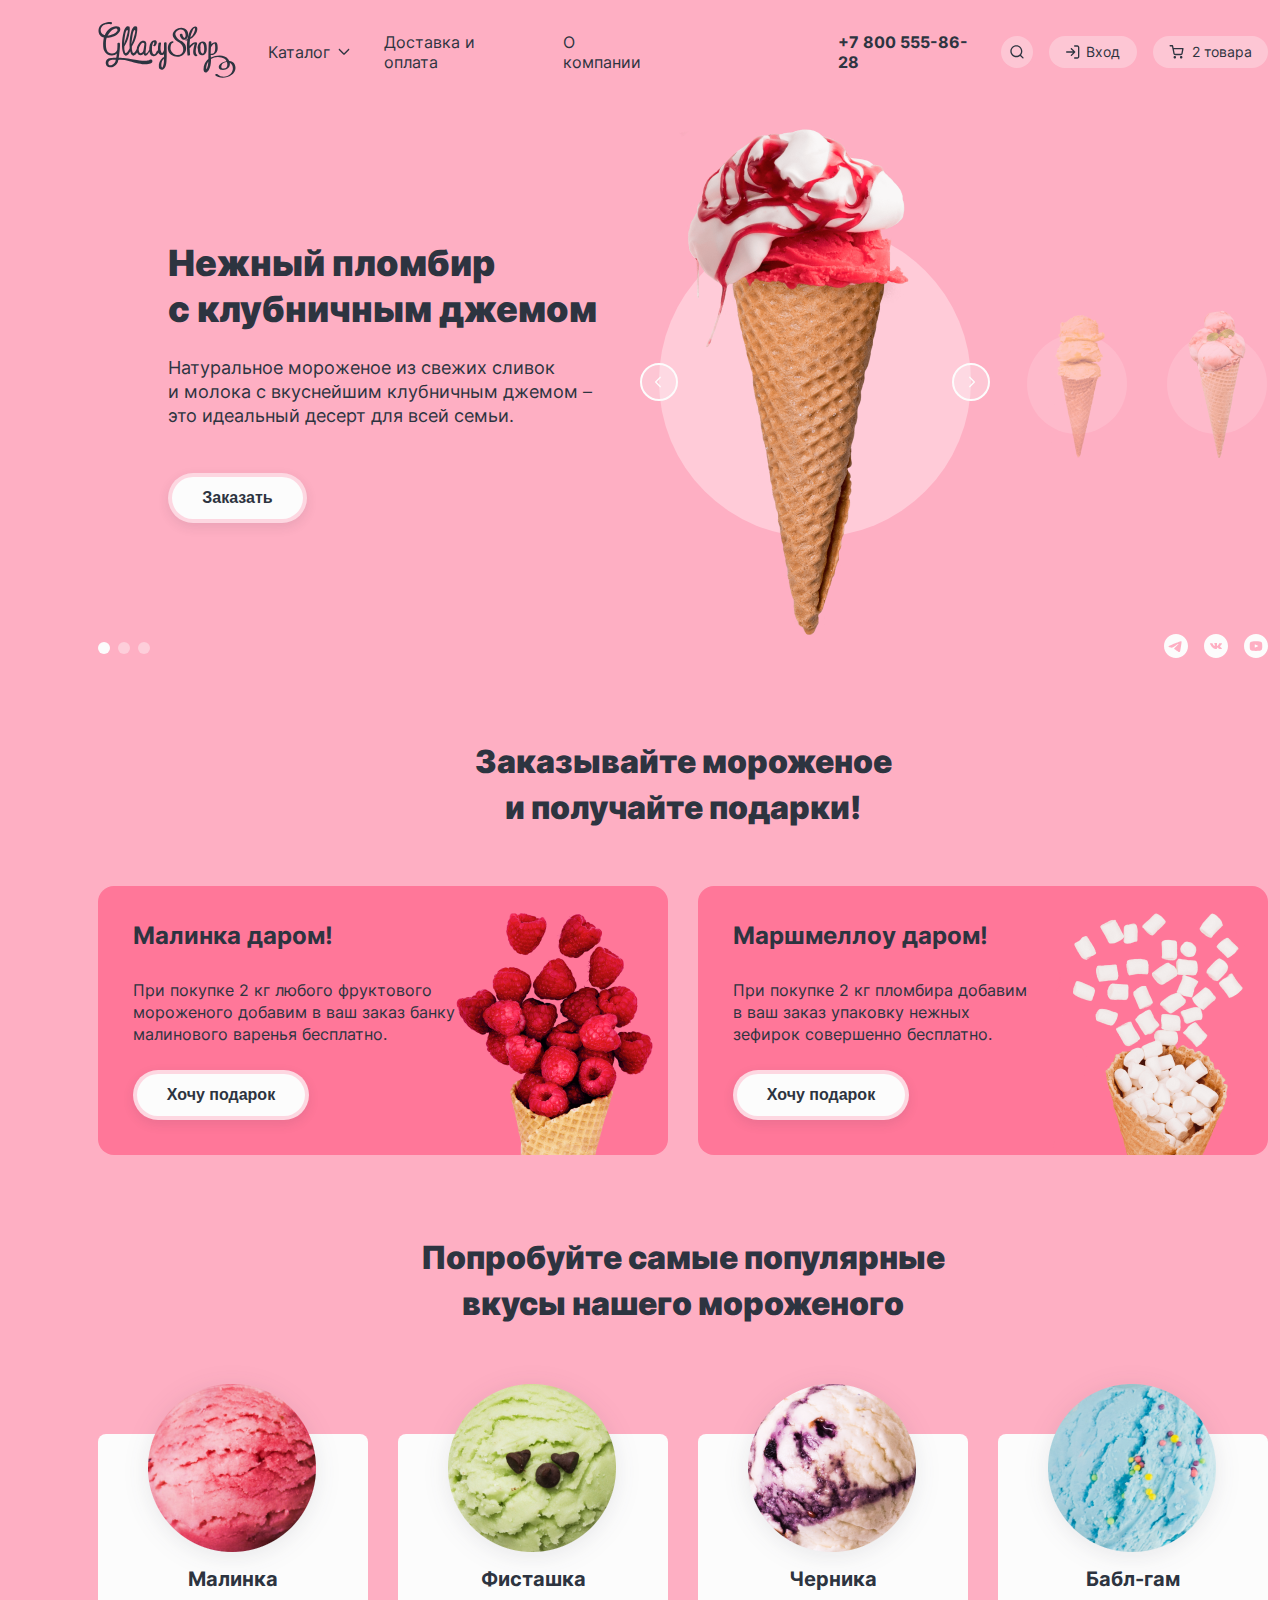
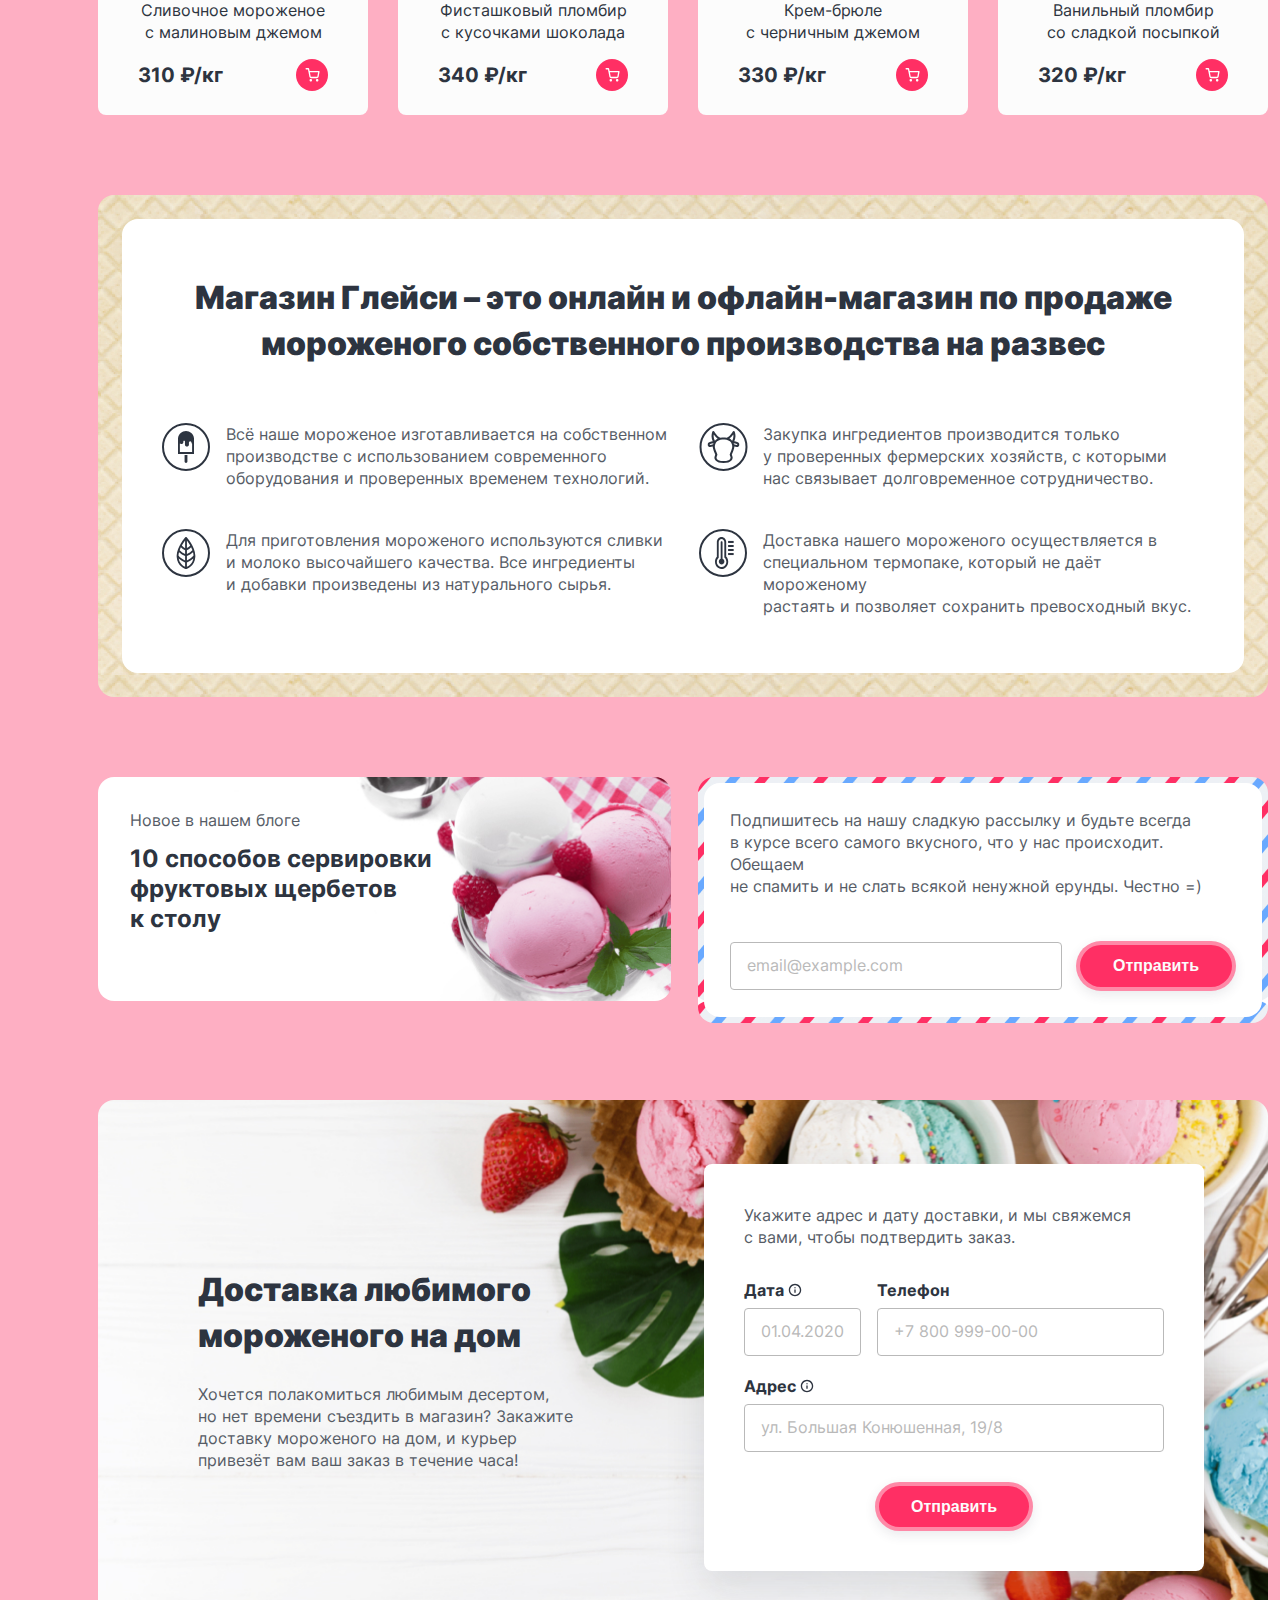
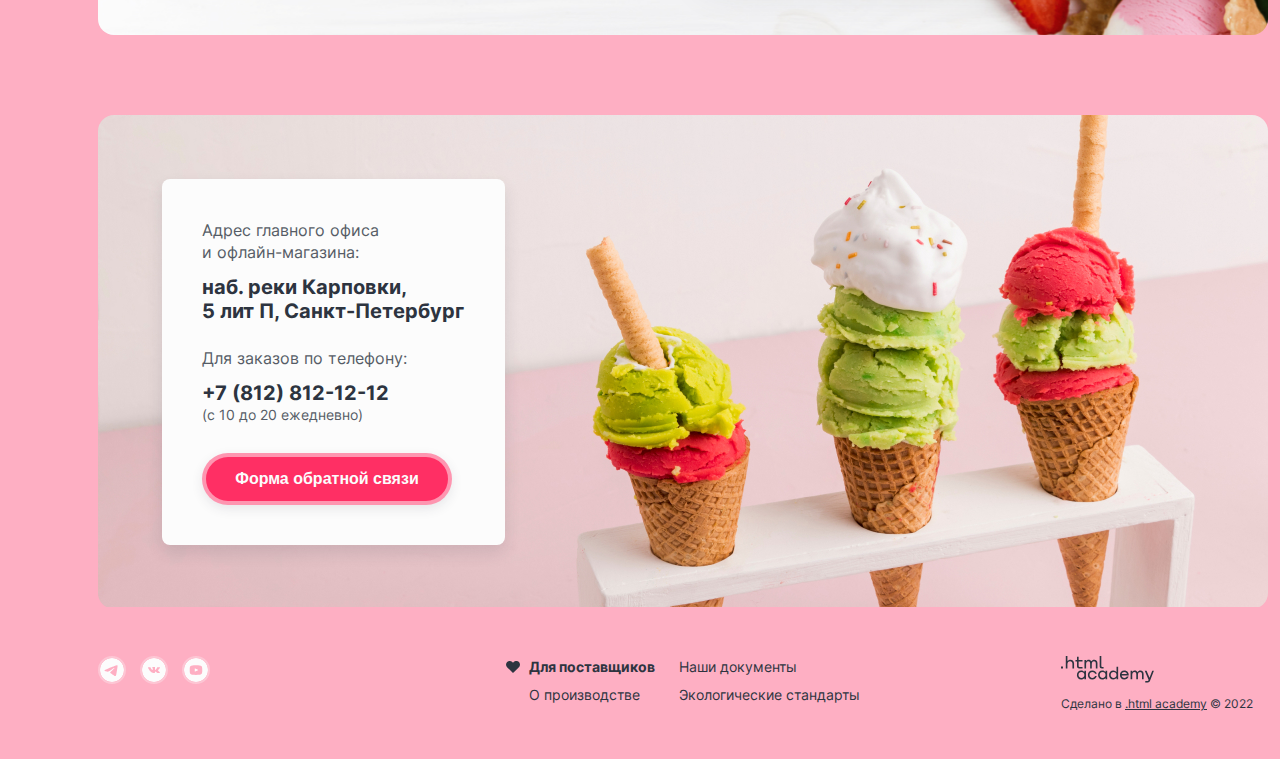
==== commit d35569b3: "Merge e179fad4ba771c37f57d12efd9411abae4cf7abc into fc12748604ab828fb0da9f532b5ebe3ab1e3733e" ====
--- a/index.html
+++ b/index.html
@@ -17,16 +17,25 @@
             <li class="navigation-item">
               <img src="images/logo.svg" alt="Логотип." width="138" height="56" class="logo-img">
             </li>
-            <li class="navigation-item">
-              <a href="#">Каталог</a>
+            <li class="navigation-item navigation-item-list">
+              <a class="navigation-item-link" href="catalog.html">Каталог</a>
               <svg width="12" height="7" viewBox="0 0 12 7" fill="none" xmlns="http://www.w3.org/2000/svg">
                 <path fill-rule="evenodd" clip-rule="evenodd"
                   d="M1.80812 1.0532C1.54777 0.792853 1.12566 0.792853 0.865306 1.0532C0.604957 1.31355 0.604957 1.73566 0.865306 1.99601L5.52565 6.65636C5.52771 6.65847 5.52979 6.66058 5.53189 6.66268C5.66259 6.79337 5.83404 6.85846 6.00534 6.85794C6.1753 6.85744 6.34511 6.79236 6.47478 6.66268C6.47687 6.66059 6.47894 6.6585 6.48099 6.65639L11.1414 1.99601C11.4017 1.73566 11.4017 1.31355 11.1414 1.0532C10.881 0.792853 10.4589 0.792853 10.1986 1.0532L6.00334 5.24842L1.80812 1.0532Z"
                   fill="#2D3440" />
               </svg>
-            </li>
-            <li class="navigation-item"><a href="#">Доставка и оплата</a></li>
-            <li class="navigation-item"><a href="#">О компании</a></li>
+              <div class="block-types" id="block-types">
+                <p class="block-types-title">Новинки</p>
+                <ul class="product-list">
+                  <li class="product-item"><a href="#" class="product-item-link">Сливочное</a></li>
+                  <li class="product-item"><a href="#" class="product-item-link">Щербеты</a></li>
+                  <li class="product-item"><a href="#" class="product-item-link">Фруктовый лед</a></li>
+                  <li class="product-item"><a href="#" class="product-item-link">Мелонин</a></li>
+                </ul>
+              </div>
+            </li>
+            <li class="navigation-item"><a class="navigation-item-link" href="#">Доставка и оплата</a></li>
+            <li class="navigation-item"><a class="navigation-item-link" href="#">О компании</a></li>
           </ul>
           <ul class="navigation-user">
             <li class="navigation-user-item nav-phone">
--- a/style.css
+++ b/style.css
@@ -26,6 +26,12 @@
   box-sizing: border-box;
 }
 
+html,
+body,
+.container {
+  height: 100%;
+}
+
 *,
 *::before,
 *::after {
@@ -38,15 +44,22 @@
   font-weight: 400;
 }
 
+.main-page {
+  flex-grow: 1;
+}
+
 .body-main {
   background-color: #FEAFC3;
 }
+
 
 .container {
   max-width: 1366px;
   min-width: 1366px;
   margin: 0 auto;
   padding: 0 98px;
+  display: flex;
+  flex-direction: column;
 }
 
 .header-main {
@@ -55,6 +68,10 @@
   align-items: center;
 }
 
+.header-catalog {
+  margin-bottom: 32px;
+}
+
 .navigation {
   display: flex;
   align-items: center;
@@ -68,6 +85,79 @@
   align-items: center;
   margin-right: 82px;
 }
+
+.navigation-item-list {
+  position: relative;
+}
+
+.navigation-item-link {
+  text-decoration: none;
+  font-weight: 400;
+  font-size: 16px;
+  line-height: 20px;
+  color: #2D3440;
+  padding-bottom: 20px;
+}
+
+/* Дрочь с блоком*/
+
+.block-types {
+  display: none;
+  position: absolute;
+  background: #FCFCFC;
+  box-shadow: 0 8px 16px rgba(45, 52, 64, 0.12);
+  border-radius: 4px;
+  width: 135px;
+  height: 188px;
+  padding: 16px 13px 8px 16px;
+  top: 40px;
+  transition: height 500ms;
+}
+
+
+.navigation-item-list:hover .block-types {
+  display: block;
+}
+
+.block-types-title::after {
+  content: "";
+  position: absolute;
+  width: 103px;
+  border: 1px solid #B9B9B9;
+  left: 0;
+  bottom: -12px;
+}
+
+.product-item {
+  padding: 6px 0;
+}
+
+.product-list {
+  padding: 0;
+  margin: 0;
+  list-style: none;
+}
+
+.block-types-title {
+  position: relative;
+  margin: 0;
+  font-weight: 700;
+  font-size: 14px;
+  line-height: 20px;
+  color: #2D3440;
+  margin-bottom: 16px;
+}
+
+.product-item-link {
+  font-weight: 400;
+  font-size: 14px;
+  line-height: 20px;
+  color: #2D3440;
+  text-decoration: none;
+}
+
+
+/* Дрочь с блоком*/
 
 .navigation-item:not(:first-child) {
   padding: 8px 16px 8px 16px;
@@ -83,14 +173,6 @@
   position: absolute;
   right: 18px;
   top: 14px;
-}
-
-.navigation-list a {
-  text-decoration: none;
-  font-weight: 400;
-  font-size: 16px;
-  line-height: 20px;
-  color: #2D3440;
 }
 
 .navigation-user {
@@ -794,7 +876,7 @@
 }
 
 .footer-container {
-  margin: 48px 0;
+  margin: 47px 0;
   display: flex;
 }
 
@@ -865,3 +947,68 @@
 .academy-block {
   margin-left: 200px;
 }
+
+
+.breadcrumbs {
+  padding: 0;
+  margin: 0;
+  list-style-type: none;
+  display: flex;
+  margin-bottom: 16px;
+}
+
+.breadcrumbs-item:not(:last-child) {
+  margin-right: 28px;
+}
+
+.breadcrumbs-link {
+  position: relative;
+  text-decoration: none;
+  font-weight: 700;
+  font-size: 14px;
+  line-height: 20px;
+  color: #2D3440;
+}
+
+.breadcrumbs-link::after {
+  content: "";
+  position: absolute;
+  width: 7px;
+  height: 6px;
+  background-image: url(../images/two-arrows.svg);
+  background-repeat: no-repeat;
+  right: -18px;
+  top: 5px;
+}
+
+.breadcrumbs-link-current::after {
+  content: "";
+  position: absolute;
+  width: 100%;
+  height: 1px;
+  left: 0;
+  top: 18px;
+  background-color: #2D3440;
+}
+
+.inner-header-title {
+  margin: 0;
+  font-weight: 900;
+  font-size: 32px;
+  line-height: 46px;
+  color: #2D3440;
+}
+
+.catalog-filter {
+  display: flex;
+  flex-wrap: wrap;
+  max-width: 823px;
+}
+
+.catalog-filter fieldset:nth-child(4) {
+  min-width: 604px;;
+}
+
+.filter-button {
+  min-width: 185px;
+}
